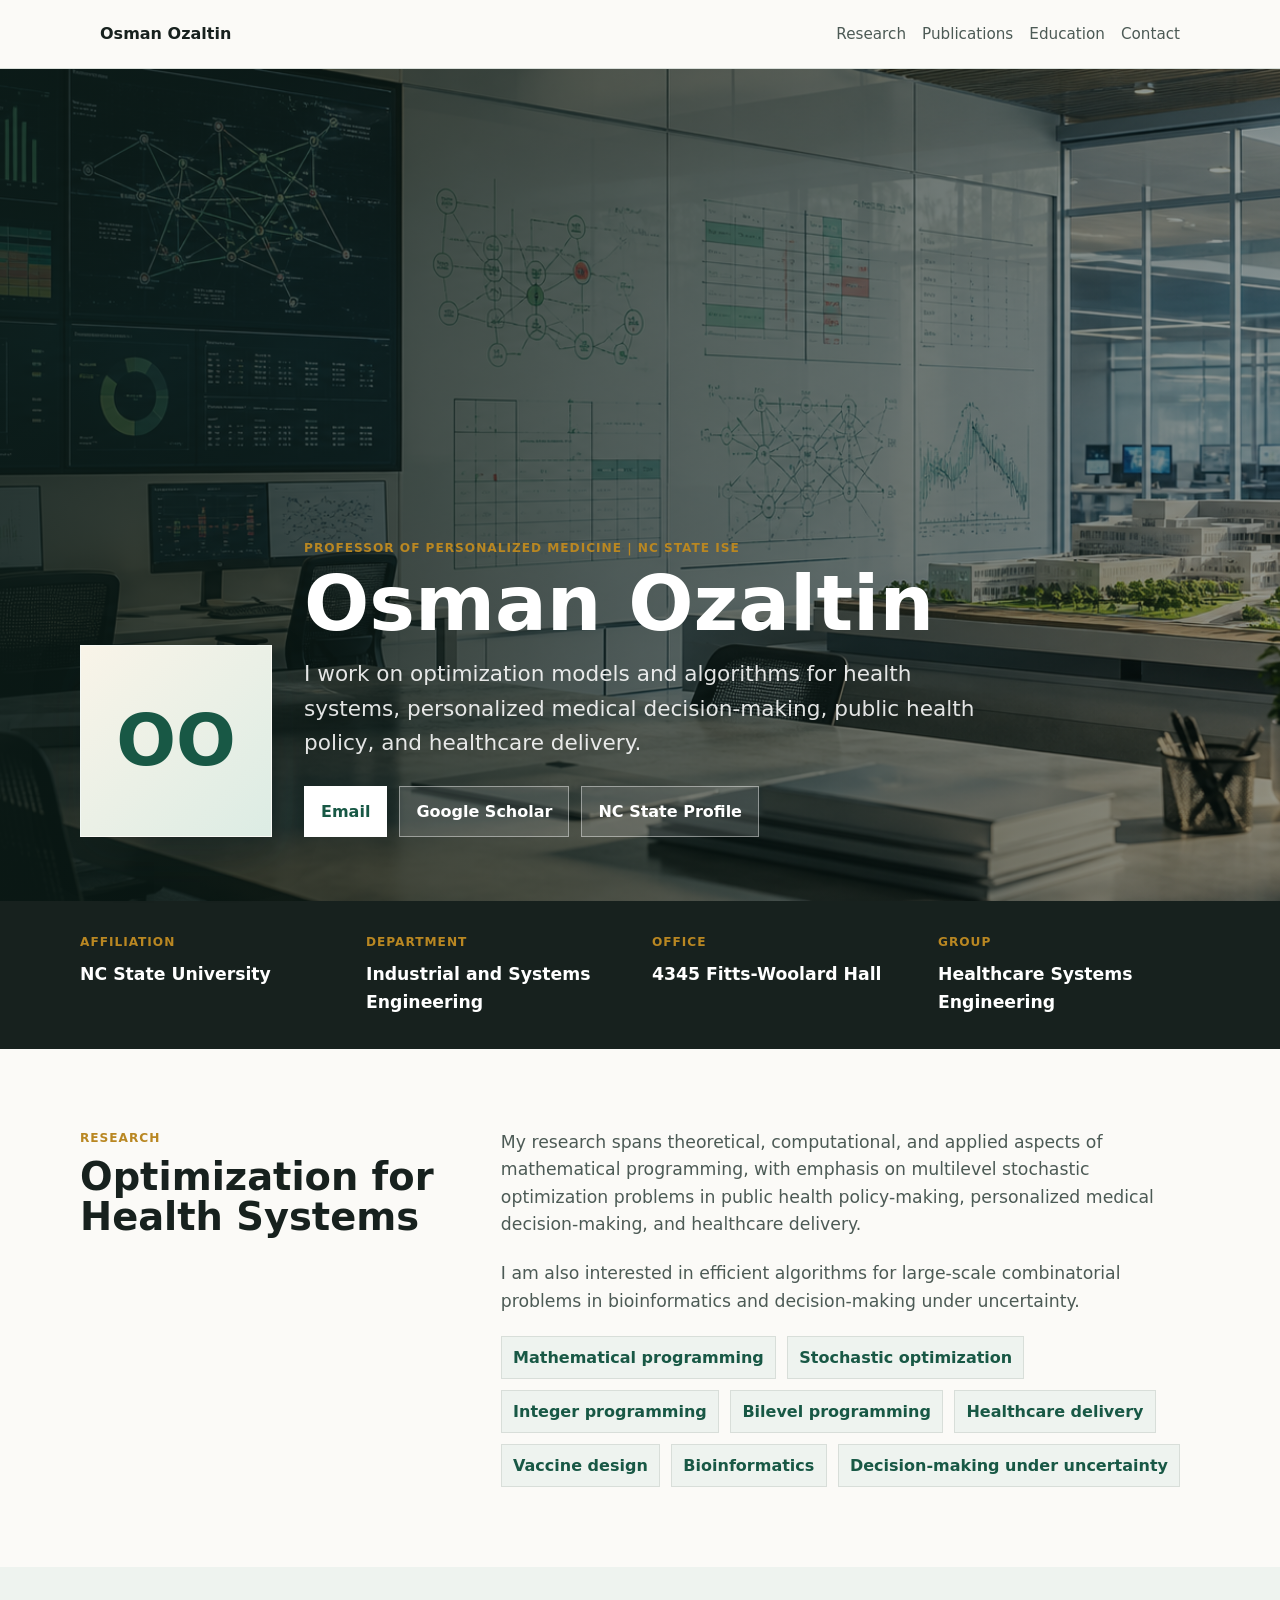
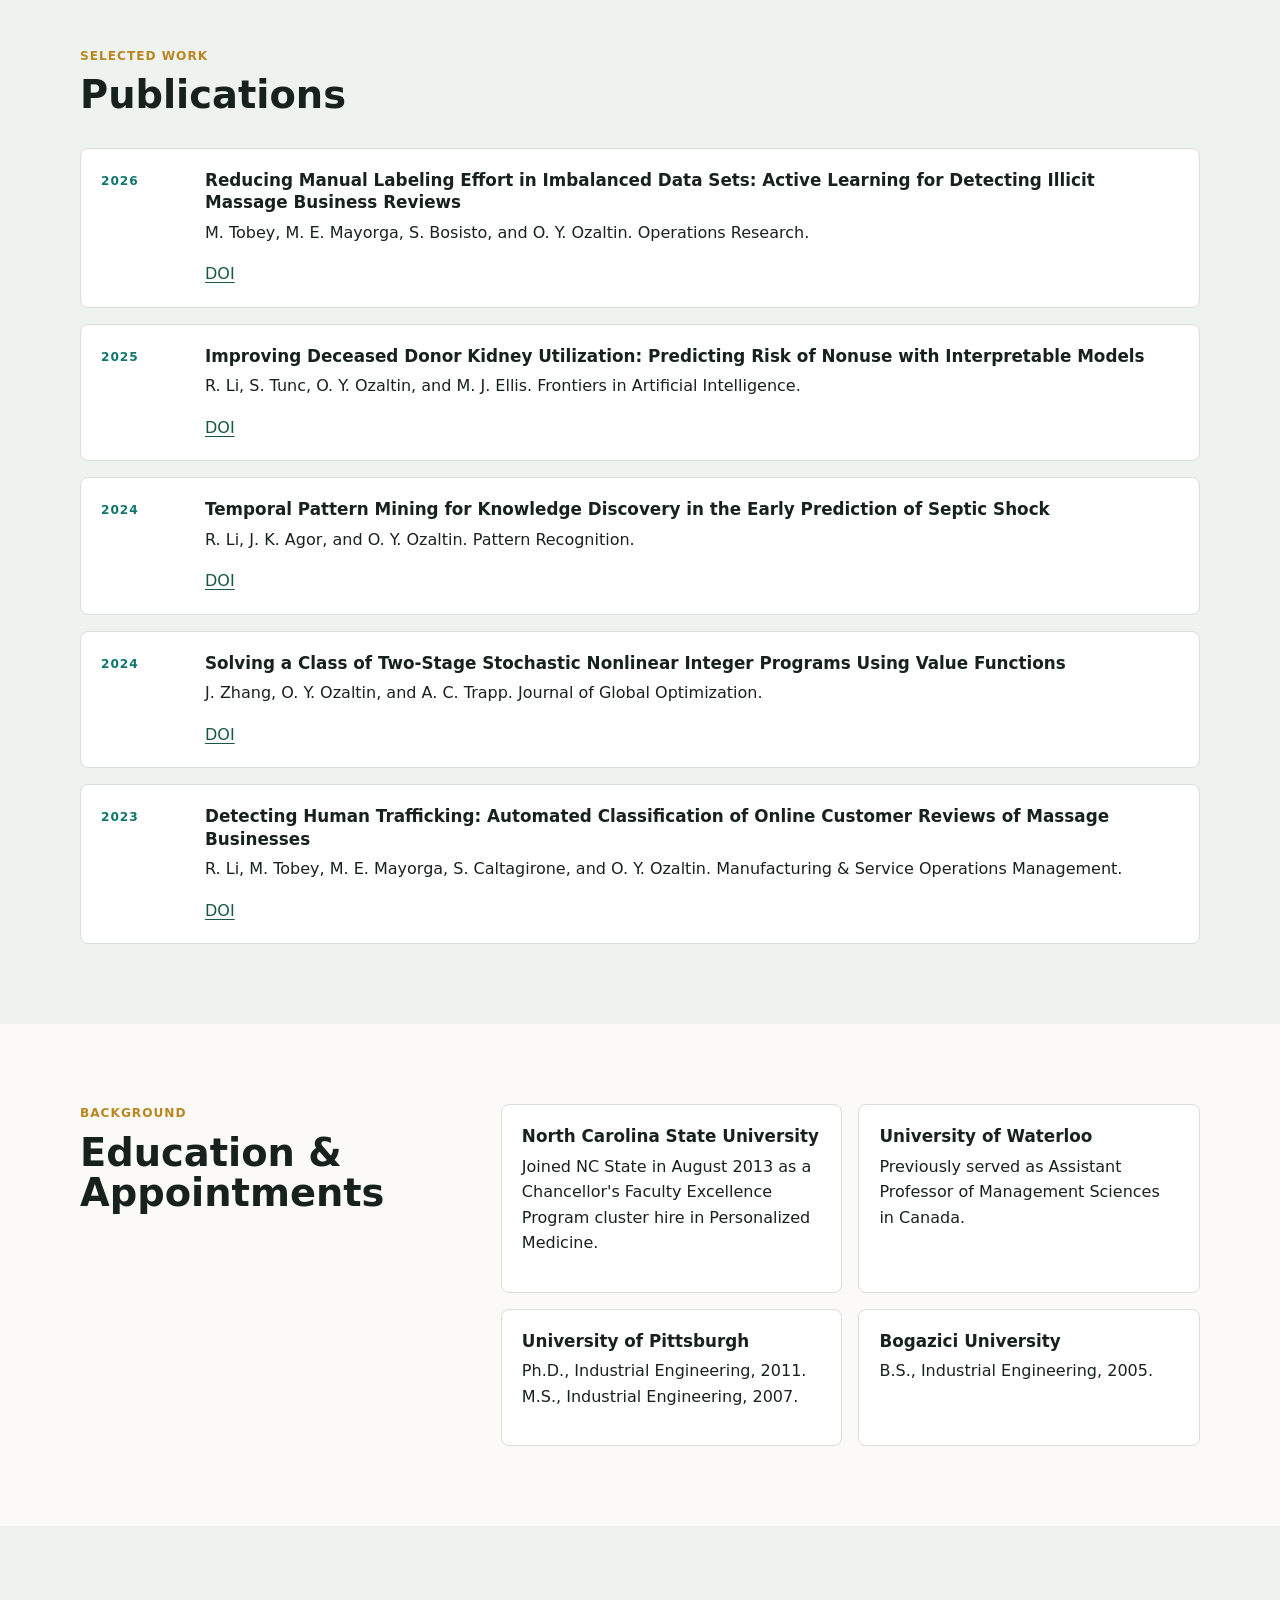
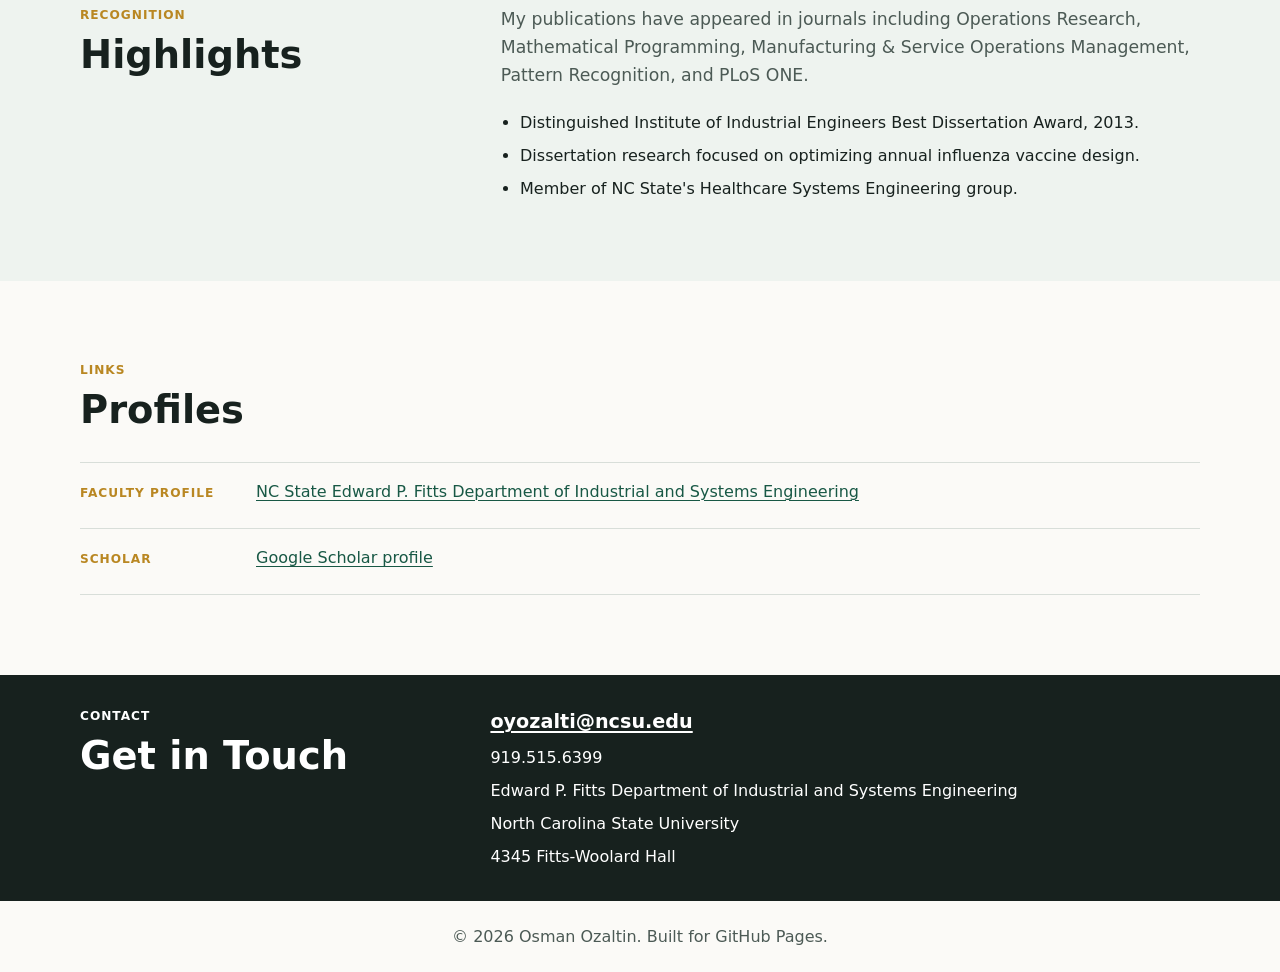
==== index.html @ c5499591 "Add files via upload" ====
<!doctype html>
<html lang="en">
  <head>
    <meta charset="utf-8">
    <meta name="viewport" content="width=device-width, initial-scale=1">
    <title>Osman Ozaltin | Faculty Profile</title>
    <meta
      name="description"
      content="Faculty profile for Osman Ozaltin, Professor of Personalized Medicine in NC State's Edward P. Fitts Department of Industrial and Systems Engineering."
    >
    <meta property="og:title" content="Osman Ozaltin | Faculty Profile">
    <meta
      property="og:description"
      content="Optimization, health systems engineering, personalized medicine, public health policy, and healthcare delivery research."
    >
    <meta property="og:type" content="website">
    <meta property="og:image" content="assets/faculty-profile-hero.png">
    <link rel="stylesheet" href="styles.css">
    <script type="application/ld+json">
      {
        "@context": "https://schema.org",
        "@type": "Person",
        "name": "Osman Ozaltin",
        "jobTitle": "Professor of Personalized Medicine",
        "affiliation": {
          "@type": "CollegeOrUniversity",
          "name": "North Carolina State University"
        },
        "department": {
          "@type": "Organization",
          "name": "Edward P. Fitts Department of Industrial and Systems Engineering"
        },
        "email": "mailto:oyozalti@ncsu.edu",
        "telephone": "+1-919-515-6399",
        "sameAs": [
          "https://ise.ncsu.edu/people/oyozalti/",
          "https://scholar.google.com/citations?user=TpHCDewAAAAJ&hl=en"
        ]
      }
    </script>
  </head>
  <body>
    <a class="skip-link" href="#main">Skip to content</a>

    <header class="site-header">
      <nav class="nav" aria-label="Primary navigation">
        <a class="brand" href="#top">Osman Ozaltin</a>
        <div class="nav-links">
          <a href="#research">Research</a>
          <a href="#publications">Publications</a>
          <a href="#education">Education</a>
          <a href="#contact">Contact</a>
        </div>
      </nav>
    </header>

    <main id="main">
      <section class="hero" id="top" aria-label="Profile introduction">
        <div class="hero-media" aria-hidden="true"></div>
        <div class="hero-overlay">
          <div class="hero-content">
            <div class="profile-photo" aria-hidden="true">OO</div>
            <div class="intro">
              <p class="eyebrow">Professor of Personalized Medicine | NC State ISE</p>
              <h1>Osman Ozaltin</h1>
              <p class="lede">
                I work on optimization models and algorithms for health systems,
                personalized medical decision-making, public health policy, and
                healthcare delivery.
              </p>
              <div class="profile-actions" aria-label="Profile links">
                <a class="button primary" href="mailto:oyozalti@ncsu.edu">Email</a>
                <a
                  class="button"
                  href="https://scholar.google.com/citations?user=TpHCDewAAAAJ&hl=en"
                >
                  Google Scholar
                </a>
                <a class="button" href="https://ise.ncsu.edu/people/oyozalti/">
                  NC State Profile
                </a>
              </div>
            </div>
          </div>
        </div>
      </section>

      <section class="section summary-band" aria-label="Current roles">
        <div class="section-inner stat-grid">
          <div>
            <span class="stat-label">Affiliation</span>
            <strong>NC State University</strong>
          </div>
          <div>
            <span class="stat-label">Department</span>
            <strong>Industrial and Systems Engineering</strong>
          </div>
          <div>
            <span class="stat-label">Office</span>
            <strong>4345 Fitts-Woolard Hall</strong>
          </div>
          <div>
            <span class="stat-label">Group</span>
            <strong>Healthcare Systems Engineering</strong>
          </div>
        </div>
      </section>

      <section class="section" id="research">
        <div class="section-inner split">
          <div>
            <p class="section-kicker">Research</p>
            <h2>Optimization for Health Systems</h2>
          </div>
          <div class="content-stack">
            <p>
              My research spans theoretical, computational, and applied aspects
              of mathematical programming, with emphasis on multilevel stochastic
              optimization problems in public health policy-making, personalized
              medical decision-making, and healthcare delivery.
            </p>
            <p>
              I am also interested in efficient algorithms for large-scale
              combinatorial problems in bioinformatics and decision-making under
              uncertainty.
            </p>
            <div class="tag-list" aria-label="Research interests">
              <span>Mathematical programming</span>
              <span>Stochastic optimization</span>
              <span>Integer programming</span>
              <span>Bilevel programming</span>
              <span>Healthcare delivery</span>
              <span>Vaccine design</span>
              <span>Bioinformatics</span>
              <span>Decision-making under uncertainty</span>
            </div>
          </div>
        </div>
      </section>

      <section class="section muted" id="publications">
        <div class="section-inner">
          <div class="section-heading">
            <p class="section-kicker">Selected Work</p>
            <h2>Publications</h2>
          </div>
          <ol class="publication-list">
            <li>
              <article class="publication-card">
                <p class="pub-year">2026</p>
                <div>
                  <h3>
                    Reducing Manual Labeling Effort in Imbalanced Data Sets:
                    Active Learning for Detecting Illicit Massage Business Reviews
                  </h3>
                  <p>
                    M. Tobey, M. E. Mayorga, S. Bosisto, and O. Y. Ozaltin.
                    Operations Research.
                  </p>
                  <a href="https://doi.org/10.1287/opre.2023.0625">DOI</a>
                </div>
              </article>
            </li>
            <li>
              <article class="publication-card">
                <p class="pub-year">2025</p>
                <div>
                  <h3>
                    Improving Deceased Donor Kidney Utilization: Predicting Risk
                    of Nonuse with Interpretable Models
                  </h3>
                  <p>
                    R. Li, S. Tunc, O. Y. Ozaltin, and M. J. Ellis.
                    Frontiers in Artificial Intelligence.
                  </p>
                  <a href="https://doi.org/10.3389/frai.2025.1638574">DOI</a>
                </div>
              </article>
            </li>
            <li>
              <article class="publication-card">
                <p class="pub-year">2024</p>
                <div>
                  <h3>
                    Temporal Pattern Mining for Knowledge Discovery in the Early
                    Prediction of Septic Shock
                  </h3>
                  <p>R. Li, J. K. Agor, and O. Y. Ozaltin. Pattern Recognition.</p>
                  <a href="https://doi.org/10.1016/j.patcog.2024.110436">DOI</a>
                </div>
              </article>
            </li>
            <li>
              <article class="publication-card">
                <p class="pub-year">2024</p>
                <div>
                  <h3>
                    Solving a Class of Two-Stage Stochastic Nonlinear Integer
                    Programs Using Value Functions
                  </h3>
                  <p>J. Zhang, O. Y. Ozaltin, and A. C. Trapp. Journal of Global Optimization.</p>
                  <a href="https://doi.org/10.1007/s10898-024-01433-w">DOI</a>
                </div>
              </article>
            </li>
            <li>
              <article class="publication-card">
                <p class="pub-year">2023</p>
                <div>
                  <h3>
                    Detecting Human Trafficking: Automated Classification of
                    Online Customer Reviews of Massage Businesses
                  </h3>
                  <p>
                    R. Li, M. Tobey, M. E. Mayorga, S. Caltagirone, and
                    O. Y. Ozaltin. Manufacturing &amp; Service Operations Management.
                  </p>
                  <a href="https://doi.org/10.1287/msom.2023.1196">DOI</a>
                </div>
              </article>
            </li>
          </ol>
        </div>
      </section>

      <section class="section" id="education">
        <div class="section-inner split">
          <div>
            <p class="section-kicker">Background</p>
            <h2>Education & Appointments</h2>
          </div>
          <div class="course-grid">
            <article class="course-card">
              <h3>North Carolina State University</h3>
              <p>
                Joined NC State in August 2013 as a Chancellor's Faculty
                Excellence Program cluster hire in Personalized Medicine.
              </p>
            </article>
            <article class="course-card">
              <h3>University of Waterloo</h3>
              <p>
                Previously served as Assistant Professor of Management Sciences
                in Canada.
              </p>
            </article>
            <article class="course-card">
              <h3>University of Pittsburgh</h3>
              <p>Ph.D., Industrial Engineering, 2011. M.S., Industrial Engineering, 2007.</p>
            </article>
            <article class="course-card">
              <h3>Bogazici University</h3>
              <p>B.S., Industrial Engineering, 2005.</p>
            </article>
          </div>
        </div>
      </section>

      <section class="section muted" id="highlights">
        <div class="section-inner split">
          <div>
            <p class="section-kicker">Recognition</p>
            <h2>Highlights</h2>
          </div>
          <div class="content-stack">
            <p>
              My publications have appeared in journals including Operations
              Research, Mathematical Programming, Manufacturing &amp; Service
              Operations Management, Pattern Recognition, and PLoS ONE.
            </p>
            <ul class="simple-list">
              <li>
                Distinguished Institute of Industrial Engineers Best Dissertation
                Award, 2013.
              </li>
              <li>
                Dissertation research focused on optimizing annual influenza
                vaccine design.
              </li>
              <li>
                Member of NC State's Healthcare Systems Engineering group.
              </li>
            </ul>
          </div>
        </div>
      </section>

      <section class="section" id="news">
        <div class="section-inner">
          <div class="section-heading">
            <p class="section-kicker">Links</p>
            <h2>Profiles</h2>
          </div>
          <div class="news-list">
            <article class="news-item">
              <span class="news-label">Faculty Profile</span>
              <p>
                <a href="https://ise.ncsu.edu/people/oyozalti/">
                  NC State Edward P. Fitts Department of Industrial and Systems
                  Engineering
                </a>
              </p>
            </article>
            <article class="news-item">
              <span class="news-label">Scholar</span>
              <p>
                <a href="https://scholar.google.com/citations?user=TpHCDewAAAAJ&hl=en">
                  Google Scholar profile
                </a>
              </p>
            </article>
          </div>
        </div>
      </section>

      <section class="section contact-band" id="contact">
        <div class="section-inner contact">
          <div>
            <p class="section-kicker">Contact</p>
            <h2>Get in Touch</h2>
          </div>
          <address>
            <a href="mailto:oyozalti@ncsu.edu">oyozalti@ncsu.edu</a>
            <span>919.515.6399</span>
            <span>Edward P. Fitts Department of Industrial and Systems Engineering</span>
            <span>North Carolina State University</span>
            <span>4345 Fitts-Woolard Hall</span>
          </address>
        </div>
      </section>
    </main>

    <footer class="footer">
      <p>&copy; <span id="year">2026</span> Osman Ozaltin. Built for GitHub Pages.</p>
    </footer>

    <script src="script.js"></script>
  </body>
</html>
---- styles.css ----
:root {
  --ink: #17211e;
  --ink-soft: #4c5a55;
  --paper: #fbfaf7;
  --surface: #ffffff;
  --line: #d8ded9;
  --mist: #eef3ef;
  --forest: #185845;
  --teal: #0f766e;
  --gold: #b98722;
  --clay: #9a4f34;
  --shadow: 0 18px 48px rgba(20, 32, 29, 0.16);
  color-scheme: light;
  font-family:
    Inter, ui-sans-serif, system-ui, -apple-system, BlinkMacSystemFont, "Segoe UI",
    sans-serif;
}

* {
  box-sizing: border-box;
}

html {
  scroll-behavior: smooth;
}

body {
  margin: 0;
  background: var(--paper);
  color: var(--ink);
  line-height: 1.6;
}

a {
  color: var(--forest);
  text-decoration-thickness: 0.08em;
  text-underline-offset: 0.18em;
}

a:hover {
  color: var(--clay);
}

.skip-link {
  background: var(--ink);
  color: #fff;
  left: 1rem;
  padding: 0.6rem 0.8rem;
  position: fixed;
  top: -4rem;
  z-index: 10;
}

.skip-link:focus {
  top: 1rem;
}

.site-header {
  background: rgba(251, 250, 247, 0.94);
  border-bottom: 1px solid var(--line);
  position: sticky;
  top: 0;
  z-index: 5;
}

.nav {
  align-items: center;
  display: flex;
  gap: 1.5rem;
  justify-content: space-between;
  margin: 0 auto;
  max-width: 1120px;
  min-height: 4.25rem;
  padding: 0 1.25rem;
}

.brand {
  color: var(--ink);
  font-weight: 760;
  text-decoration: none;
}

.nav-links {
  display: flex;
  flex-wrap: wrap;
  gap: 0.35rem 1rem;
  justify-content: flex-end;
}

.nav-links a {
  color: var(--ink-soft);
  font-size: 0.95rem;
  text-decoration: none;
}

.nav-links a:hover {
  color: var(--forest);
}

.hero {
  min-height: calc(100vh - 4.25rem);
  position: relative;
}

.hero-media {
  background:
    linear-gradient(90deg, rgba(12, 28, 24, 0.84), rgba(12, 28, 24, 0.42)),
    url("assets/faculty-profile-hero.png") center / cover;
  inset: 0;
  position: absolute;
}

.hero-overlay {
  align-items: end;
  display: flex;
  min-height: calc(100vh - 4.25rem);
  padding: 5rem 1.25rem 4rem;
  position: relative;
}

.hero-content {
  align-items: end;
  display: grid;
  gap: 2rem;
  grid-template-columns: minmax(8rem, 12rem) minmax(0, 48rem);
  margin: 0 auto;
  max-width: 1120px;
  width: 100%;
}

.profile-photo {
  align-items: center;
  aspect-ratio: 1;
  background: linear-gradient(135deg, #f9f4e8, #dcece4);
  border: 1px solid rgba(255, 255, 255, 0.58);
  box-shadow: var(--shadow);
  color: var(--forest);
  display: flex;
  font-size: clamp(2rem, 8vw, 4.4rem);
  font-weight: 760;
  justify-content: center;
  max-width: 12rem;
  width: 100%;
}

.intro {
  color: #fff;
  max-width: 48rem;
}

.eyebrow,
.section-kicker,
.stat-label,
.pub-year,
.news-item time,
.news-label {
  color: var(--gold);
  display: block;
  font-size: 0.76rem;
  font-weight: 800;
  letter-spacing: 0.08em;
  margin: 0 0 0.55rem;
  text-transform: uppercase;
}

h1,
h2,
h3,
p {
  margin-top: 0;
}

h1 {
  font-size: clamp(3rem, 6vw, 5.8rem);
  letter-spacing: 0;
  line-height: 0.96;
  margin-bottom: 1rem;
}

h2 {
  font-size: clamp(2rem, 3vw, 3rem);
  line-height: 1.05;
  margin-bottom: 1rem;
}

h3 {
  font-size: 1.05rem;
  line-height: 1.35;
  margin-bottom: 0.35rem;
}

.lede {
  color: rgba(255, 255, 255, 0.88);
  font-size: clamp(1.05rem, 2vw, 1.35rem);
  max-width: 44rem;
}

.profile-actions {
  display: flex;
  flex-wrap: wrap;
  gap: 0.75rem;
  margin-top: 1.6rem;
}

.button {
  align-items: center;
  background: rgba(255, 255, 255, 0.13);
  border: 1px solid rgba(255, 255, 255, 0.42);
  color: #fff;
  display: inline-flex;
  font-weight: 760;
  min-height: 2.8rem;
  padding: 0.72rem 1rem;
  text-decoration: none;
}

.button:hover {
  background: #fff;
  color: var(--forest);
}

.button.primary {
  background: #fff;
  color: var(--forest);
}

.button.primary:hover {
  background: #f1efe8;
}

.section {
  padding: 5rem 1.25rem;
}

.section-inner {
  margin: 0 auto;
  max-width: 1120px;
}

.summary-band,
.contact-band {
  background: var(--ink);
  color: #fff;
  padding: 2rem 1.25rem;
}

.stat-grid {
  display: grid;
  gap: 1.5rem;
  grid-template-columns: repeat(4, minmax(0, 1fr));
}

.stat-grid strong {
  display: block;
  font-size: 1.08rem;
}

.split {
  display: grid;
  gap: 3rem;
  grid-template-columns: minmax(12rem, 0.8fr) minmax(0, 1.5fr);
}

.content-stack {
  display: grid;
  gap: 1.3rem;
}

.content-stack p {
  color: var(--ink-soft);
  font-size: 1.08rem;
  margin-bottom: 0;
}

.tag-list {
  display: flex;
  flex-wrap: wrap;
  gap: 0.7rem;
}

.tag-list span {
  background: var(--mist);
  border: 1px solid var(--line);
  color: var(--forest);
  font-weight: 720;
  padding: 0.48rem 0.7rem;
}

.muted {
  background: var(--mist);
}

.section-heading {
  margin-bottom: 2rem;
  max-width: 42rem;
}

.publication-list {
  display: grid;
  gap: 1rem;
  list-style: none;
  margin: 0;
  padding: 0;
}

.publication-card,
.course-card {
  background: var(--surface);
  border: 1px solid var(--line);
  border-radius: 8px;
}

.publication-card {
  display: grid;
  gap: 1rem;
  grid-template-columns: 5.5rem 1fr;
  padding: 1.25rem;
}

.publication-card p:last-child {
  margin-bottom: 0;
}

.pub-year {
  color: var(--teal);
  margin-top: 0.2rem;
}

.course-grid {
  display: grid;
  gap: 1rem;
  grid-template-columns: repeat(2, minmax(0, 1fr));
}

.course-card {
  padding: 1.25rem;
}

.simple-list {
  margin: 0;
  padding-left: 1.2rem;
}

.simple-list li + li {
  margin-top: 0.45rem;
}

.news-list {
  border-top: 1px solid var(--line);
}

.news-item {
  align-items: baseline;
  border-bottom: 1px solid var(--line);
  display: grid;
  gap: 1rem;
  grid-template-columns: 10rem 1fr;
  padding: 1rem 0;
}

.news-item p {
  margin-bottom: 0;
}

.contact {
  align-items: start;
  display: grid;
  gap: 2rem;
  grid-template-columns: minmax(12rem, 0.8fr) minmax(0, 1.5fr);
}

.contact h2,
.contact .section-kicker {
  color: #fff;
}

address {
  display: grid;
  font-style: normal;
  gap: 0.45rem;
}

address a {
  color: #fff;
  font-size: 1.2rem;
  font-weight: 760;
}

.footer {
  color: var(--ink-soft);
  padding: 1.4rem 1.25rem;
  text-align: center;
}

.footer p {
  margin-bottom: 0;
}

.cv-page {
  background: var(--paper);
}

.cv-layout {
  align-items: start;
  display: grid;
  gap: 4rem;
  grid-template-columns: minmax(14rem, 0.7fr) minmax(0, 1.5fr);
}

.cv-sidebar {
  position: sticky;
  top: 6rem;
}

.cv-sidebar h1 {
  color: var(--ink);
  font-size: clamp(2.5rem, 5vw, 4.5rem);
  margin-bottom: 1.2rem;
}

.cv-content {
  background: var(--surface);
  border: 1px solid var(--line);
  border-radius: 8px;
  display: grid;
  gap: 2rem;
  padding: 2rem;
}

.cv-content section + section {
  border-top: 1px solid var(--line);
  padding-top: 2rem;
}

.cv-content h2 {
  font-size: 1.45rem;
}

.cv-list {
  margin: 0;
  padding-left: 1.2rem;
}

.cv-list li + li {
  margin-top: 0.65rem;
}

@media (max-width: 780px) {
  .nav {
    align-items: flex-start;
    flex-direction: column;
    gap: 0.5rem;
    padding-bottom: 0.85rem;
    padding-top: 0.85rem;
  }

  .hero,
  .hero-overlay {
    min-height: auto;
  }

  .hero-overlay {
    padding-top: 4rem;
  }

  .hero-content,
  .split,
  .contact,
  .cv-layout {
    grid-template-columns: 1fr;
  }

  .cv-sidebar {
    position: static;
  }

  .profile-photo {
    max-width: 8rem;
  }

  .stat-grid,
  .course-grid {
    grid-template-columns: repeat(2, minmax(0, 1fr));
  }
}

@media (max-width: 560px) {
  .nav-links {
    justify-content: flex-start;
  }

  h1 {
    font-size: 3rem;
  }

  .section {
    padding: 3.5rem 1rem;
  }

  .summary-band,
  .contact-band {
    padding: 2rem 1rem;
  }

  .stat-grid,
  .publication-card,
  .news-item {
    grid-template-columns: 1fr;
  }

  .profile-actions {
    align-items: stretch;
    flex-direction: column;
  }

  .button {
    justify-content: center;
  }

  .cv-content {
    padding: 1.25rem;
  }
}
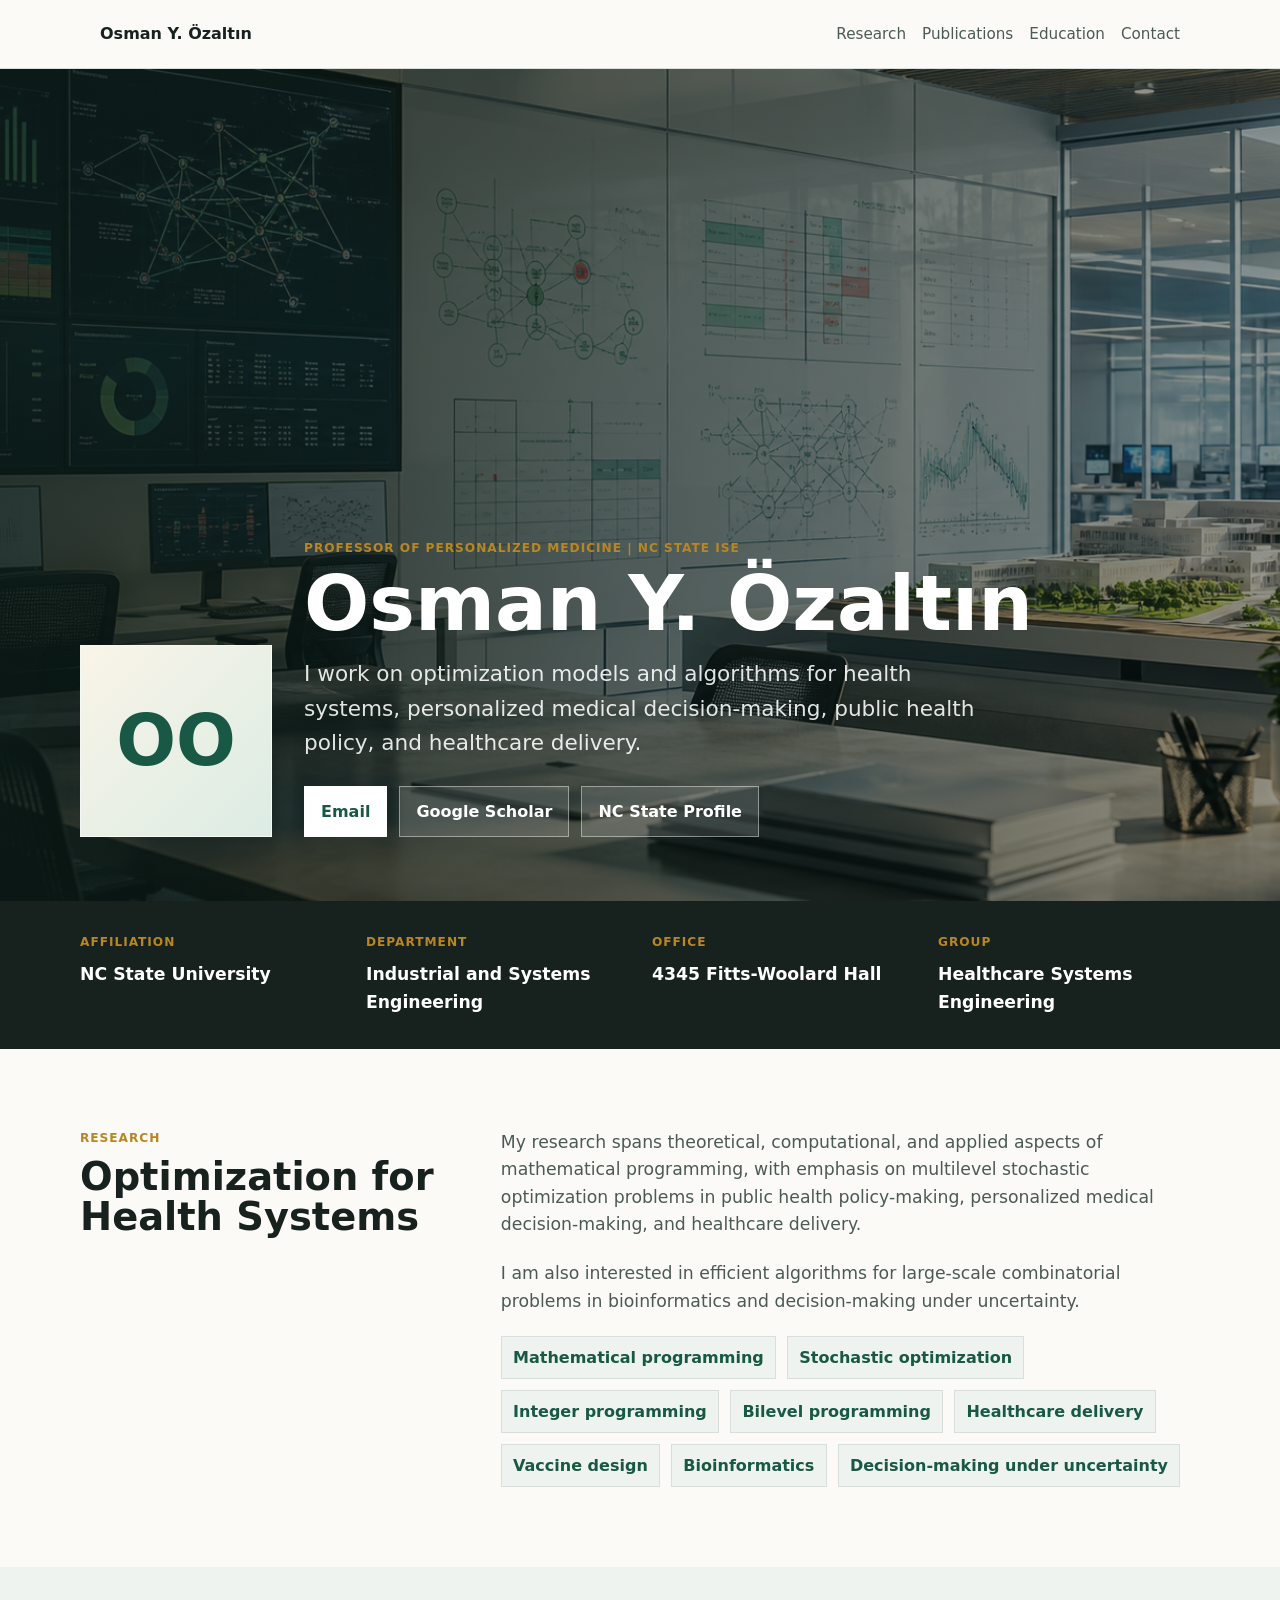
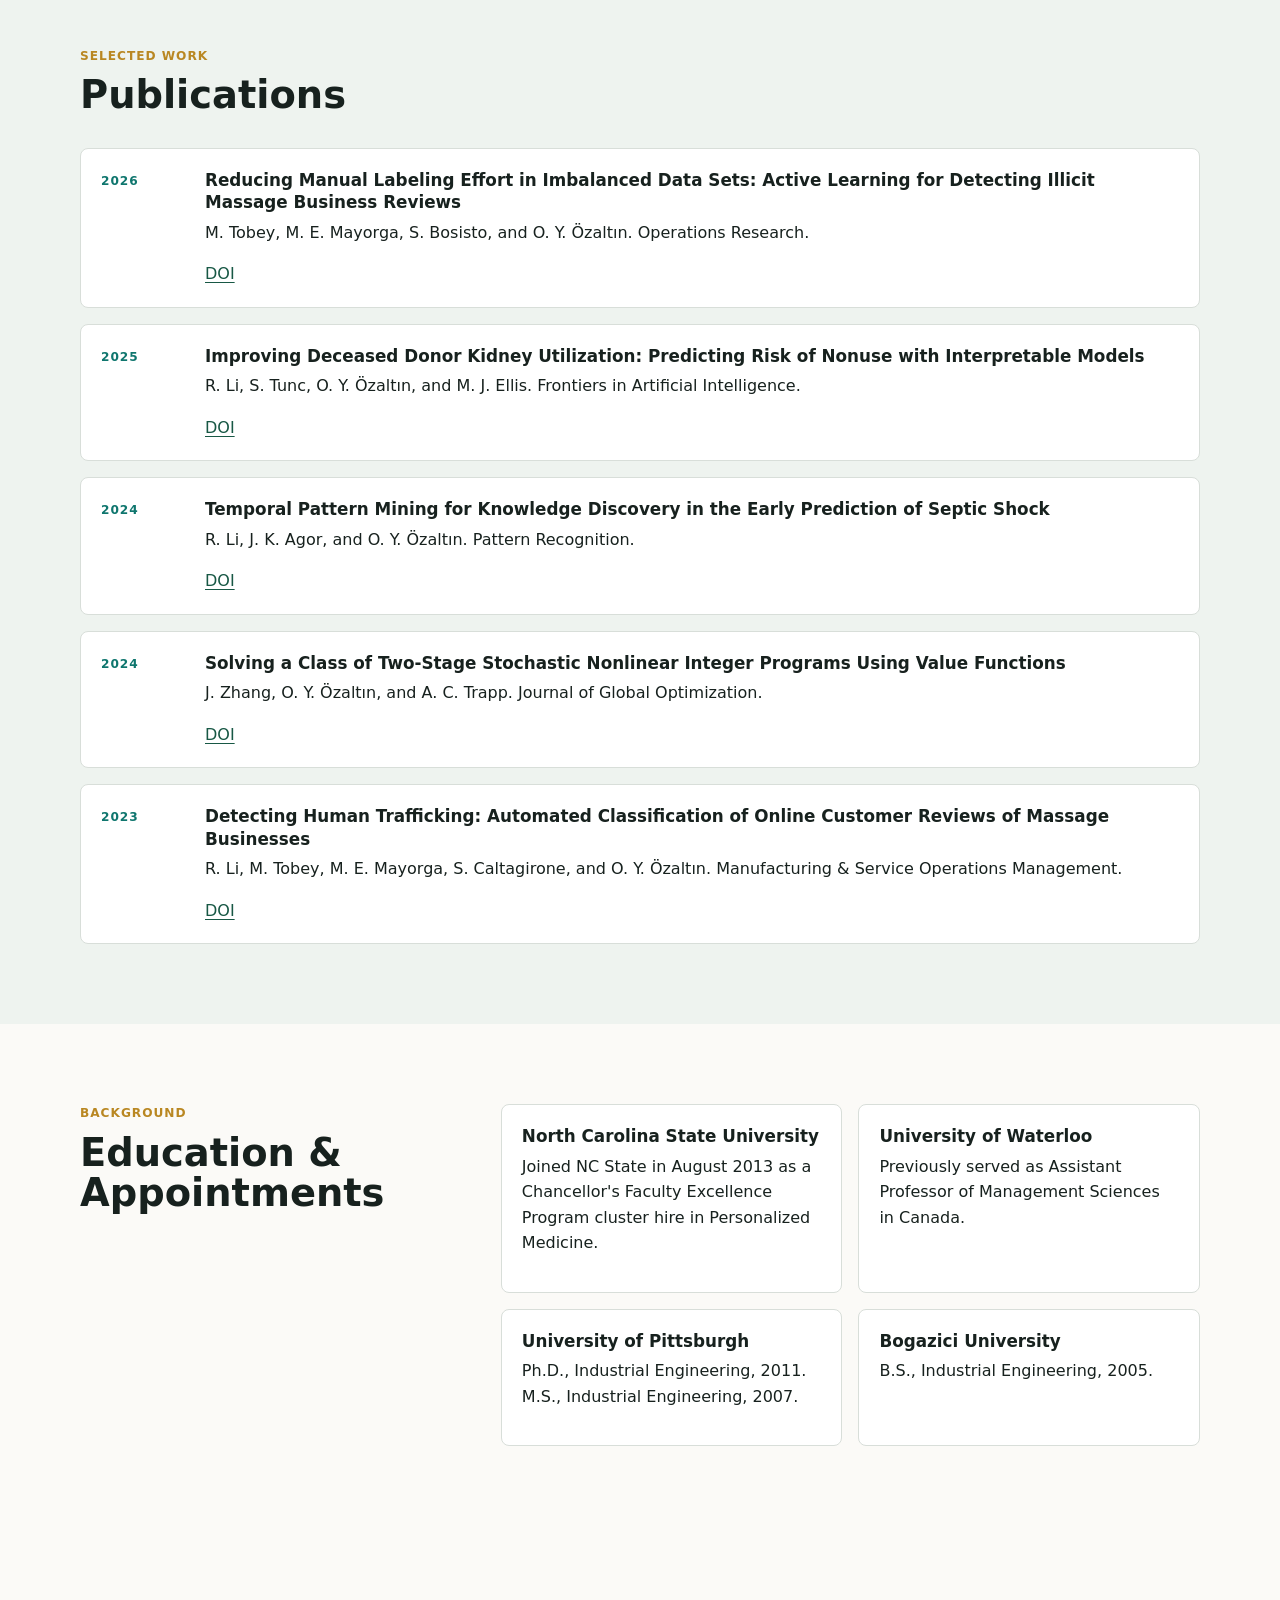
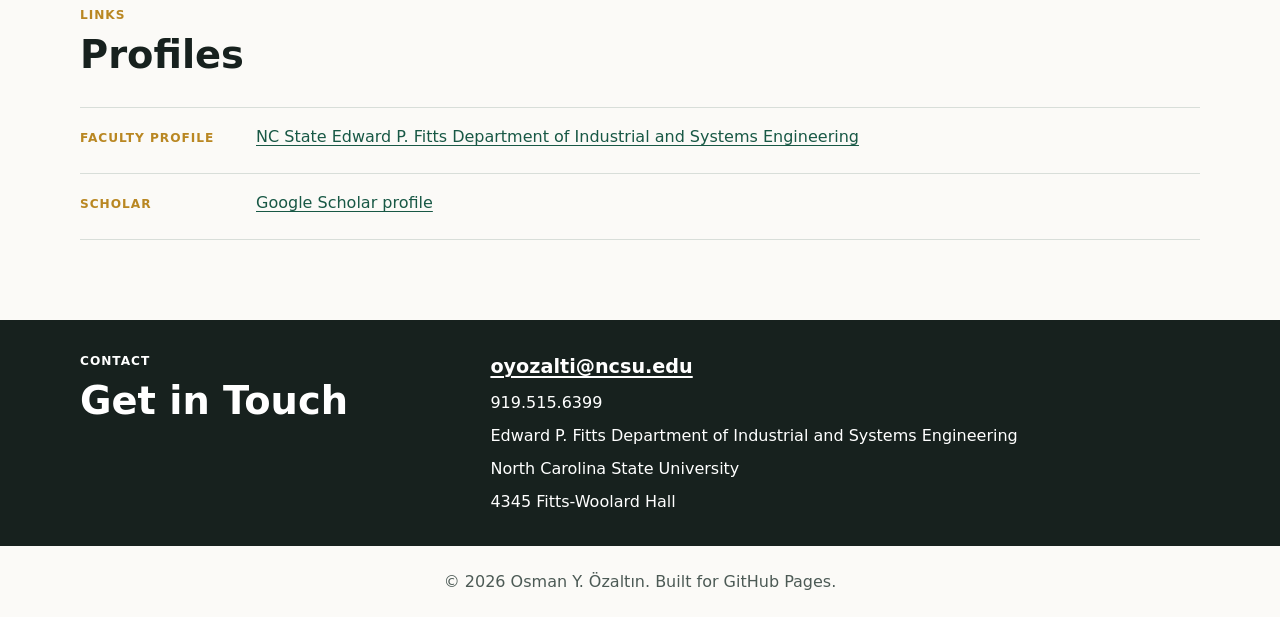
==== commit 7cf560e5: "Add files via upload" ====
--- a/index.html
+++ b/index.html
@@ -3,12 +3,12 @@
   <head>
     <meta charset="utf-8">
     <meta name="viewport" content="width=device-width, initial-scale=1">
-    <title>Osman Ozaltin | Faculty Profile</title>
+    <title>Osman Y. Özaltın | Faculty Profile</title>
     <meta
       name="description"
-      content="Faculty profile for Osman Ozaltin, Professor of Personalized Medicine in NC State's Edward P. Fitts Department of Industrial and Systems Engineering."
+      content="Faculty profile for Osman Y. Özaltın, Professor of Personalized Medicine in NC State's Edward P. Fitts Department of Industrial and Systems Engineering."
     >
-    <meta property="og:title" content="Osman Ozaltin | Faculty Profile">
+    <meta property="og:title" content="Osman Y. Özaltın | Faculty Profile">
     <meta
       property="og:description"
       content="Optimization, health systems engineering, personalized medicine, public health policy, and healthcare delivery research."
@@ -20,7 +20,7 @@
       {
         "@context": "https://schema.org",
         "@type": "Person",
-        "name": "Osman Ozaltin",
+        "name": "Osman Y. Özaltın",
         "jobTitle": "Professor of Personalized Medicine",
         "affiliation": {
           "@type": "CollegeOrUniversity",
@@ -44,7 +44,7 @@
 
     <header class="site-header">
       <nav class="nav" aria-label="Primary navigation">
-        <a class="brand" href="#top">Osman Ozaltin</a>
+        <a class="brand" href="#top">Osman Y. Özaltın</a>
         <div class="nav-links">
           <a href="#research">Research</a>
           <a href="#publications">Publications</a>
@@ -62,7 +62,7 @@
             <div class="profile-photo" aria-hidden="true">OO</div>
             <div class="intro">
               <p class="eyebrow">Professor of Personalized Medicine | NC State ISE</p>
-              <h1>Osman Ozaltin</h1>
+              <h1>Osman Y. Özaltın</h1>
               <p class="lede">
                 I work on optimization models and algorithms for health systems,
                 personalized medical decision-making, public health policy, and
@@ -154,7 +154,7 @@
                     Active Learning for Detecting Illicit Massage Business Reviews
                   </h3>
                   <p>
-                    M. Tobey, M. E. Mayorga, S. Bosisto, and O. Y. Ozaltin.
+                    M. Tobey, M. E. Mayorga, S. Bosisto, and O. Y. Özaltın.
                     Operations Research.
                   </p>
                   <a href="https://doi.org/10.1287/opre.2023.0625">DOI</a>
@@ -170,7 +170,7 @@
                     of Nonuse with Interpretable Models
                   </h3>
                   <p>
-                    R. Li, S. Tunc, O. Y. Ozaltin, and M. J. Ellis.
+                    R. Li, S. Tunc, O. Y. Özaltın, and M. J. Ellis.
                     Frontiers in Artificial Intelligence.
                   </p>
                   <a href="https://doi.org/10.3389/frai.2025.1638574">DOI</a>
@@ -185,7 +185,7 @@
                     Temporal Pattern Mining for Knowledge Discovery in the Early
                     Prediction of Septic Shock
                   </h3>
-                  <p>R. Li, J. K. Agor, and O. Y. Ozaltin. Pattern Recognition.</p>
+                  <p>R. Li, J. K. Agor, and O. Y. Özaltın. Pattern Recognition.</p>
                   <a href="https://doi.org/10.1016/j.patcog.2024.110436">DOI</a>
                 </div>
               </article>
@@ -198,7 +198,7 @@
                     Solving a Class of Two-Stage Stochastic Nonlinear Integer
                     Programs Using Value Functions
                   </h3>
-                  <p>J. Zhang, O. Y. Ozaltin, and A. C. Trapp. Journal of Global Optimization.</p>
+                  <p>J. Zhang, O. Y. Özaltın, and A. C. Trapp. Journal of Global Optimization.</p>
                   <a href="https://doi.org/10.1007/s10898-024-01433-w">DOI</a>
                 </div>
               </article>
@@ -213,7 +213,7 @@
                   </h3>
                   <p>
                     R. Li, M. Tobey, M. E. Mayorga, S. Caltagirone, and
-                    O. Y. Ozaltin. Manufacturing &amp; Service Operations Management.
+                    O. Y. Özaltın. Manufacturing &amp; Service Operations Management.
                   </p>
                   <a href="https://doi.org/10.1287/msom.2023.1196">DOI</a>
                 </div>
@@ -252,35 +252,6 @@
               <h3>Bogazici University</h3>
               <p>B.S., Industrial Engineering, 2005.</p>
             </article>
-          </div>
-        </div>
-      </section>
-
-      <section class="section muted" id="highlights">
-        <div class="section-inner split">
-          <div>
-            <p class="section-kicker">Recognition</p>
-            <h2>Highlights</h2>
-          </div>
-          <div class="content-stack">
-            <p>
-              My publications have appeared in journals including Operations
-              Research, Mathematical Programming, Manufacturing &amp; Service
-              Operations Management, Pattern Recognition, and PLoS ONE.
-            </p>
-            <ul class="simple-list">
-              <li>
-                Distinguished Institute of Industrial Engineers Best Dissertation
-                Award, 2013.
-              </li>
-              <li>
-                Dissertation research focused on optimizing annual influenza
-                vaccine design.
-              </li>
-              <li>
-                Member of NC State's Healthcare Systems Engineering group.
-              </li>
-            </ul>
           </div>
         </div>
       </section>
@@ -331,7 +302,7 @@
     </main>
 
     <footer class="footer">
-      <p>&copy; <span id="year">2026</span> Osman Ozaltin. Built for GitHub Pages.</p>
+      <p>&copy; <span id="year">2026</span> Osman Y. Özaltın. Built for GitHub Pages.</p>
     </footer>
 
     <script src="script.js"></script>
